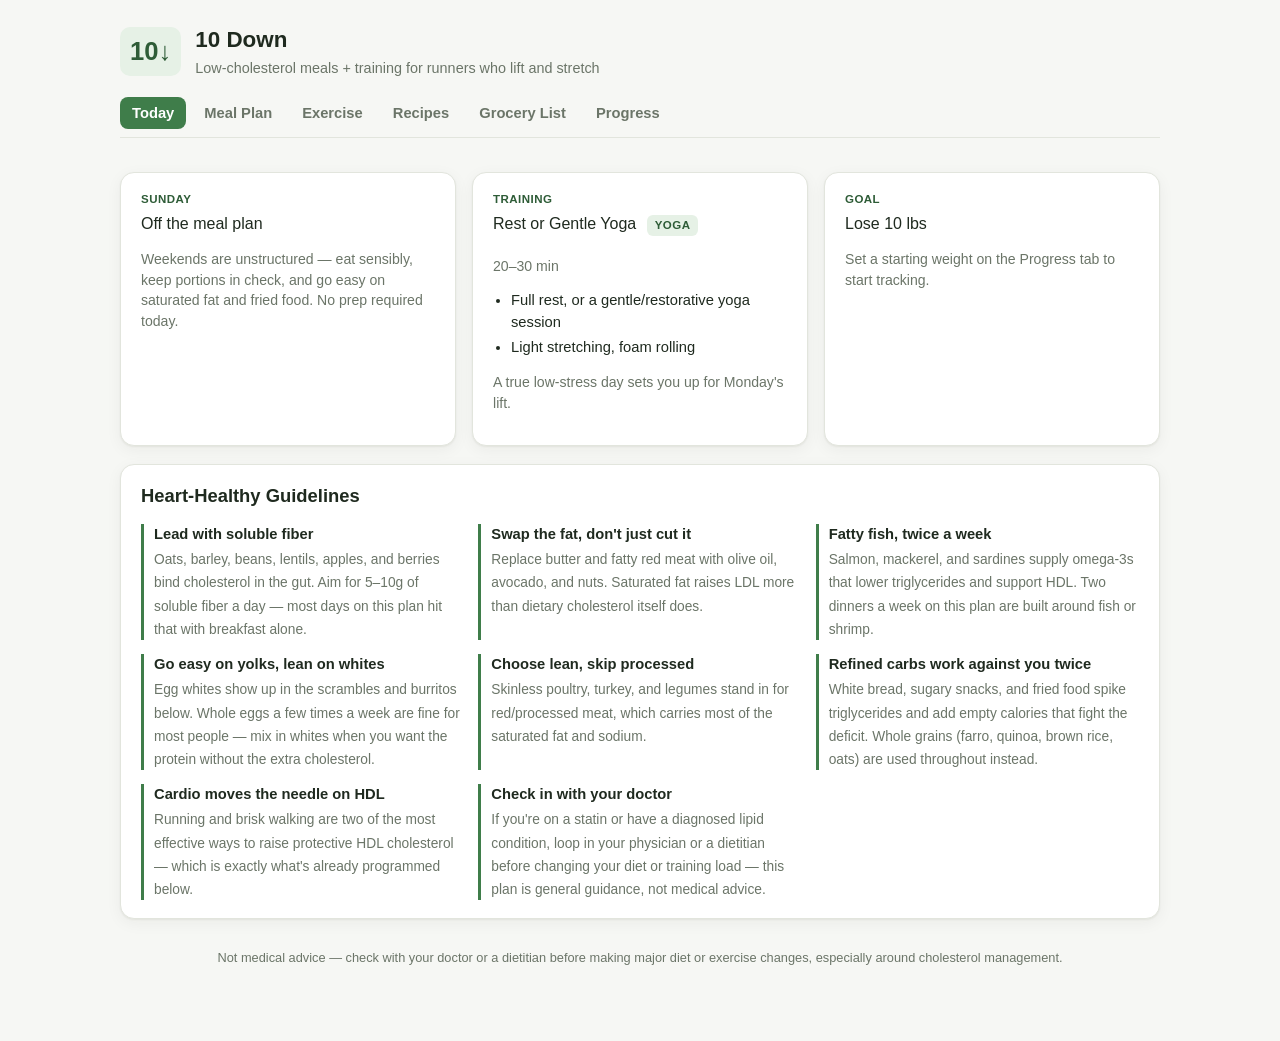
==== index.html @ f8ab8fd5 "Add 10 Down: weight-loss meal & exercise planner web app Weekday-only (Mon-Fri) low-cholesterol meal" ====
<!DOCTYPE html>
<html lang="en">
<head>
<meta charset="UTF-8" />
<meta name="viewport" content="width=device-width, initial-scale=1.0" />
<title>10 Down — Meal & Training Plan</title>
<link rel="stylesheet" href="css/styles.css" />
</head>
<body>
<div id="app">

  <header class="app-header">
    <div class="brand">
      <span class="brand-mark">10↓</span>
      <div>
        <h1>10 Down</h1>
        <p class="tagline">Low-cholesterol meals + training for runners who lift and stretch</p>
      </div>
    </div>
    <nav class="tabs" id="tabs">
      <button class="tab-btn active" data-tab="dashboard">Today</button>
      <button class="tab-btn" data-tab="meals">Meal Plan</button>
      <button class="tab-btn" data-tab="exercise">Exercise</button>
      <button class="tab-btn" data-tab="recipes">Recipes</button>
      <button class="tab-btn" data-tab="grocery">Grocery List</button>
      <button class="tab-btn" data-tab="progress">Progress</button>
    </nav>
  </header>

  <main>

    <!-- DASHBOARD -->
    <section class="panel active" id="panel-dashboard">
      <div class="today-grid">
        <div class="card today-card" id="todayMealCard"></div>
        <div class="card today-card" id="todayExerciseCard"></div>
        <div class="card today-card" id="todayGoalCard"></div>
      </div>
      <div class="card tips-card">
        <h2>Heart-Healthy Guidelines</h2>
        <div class="tips-grid" id="tipsGrid"></div>
      </div>
    </section>

    <!-- MEAL PLAN -->
    <section class="panel" id="panel-meals">
      <div class="panel-toolbar">
        <h2>Weekday Meal Plan <span class="muted">(Mon–Fri — weekends off)</span></h2>
        <div class="week-switch">
          <button class="week-btn" data-week="A">Week A</button>
          <button class="week-btn" data-week="B">Week B</button>
        </div>
      </div>
      <p class="week-title" id="weekTitle"></p>
      <div class="days-grid" id="mealsGrid"></div>
    </section>

    <!-- EXERCISE -->
    <section class="panel" id="panel-exercise">
      <h2>Weekly Training <span class="muted">(runs all 7 days — Sat/Sun are lighter)</span></h2>
      <div class="days-grid" id="exerciseGrid"></div>
    </section>

    <!-- RECIPES -->
    <section class="panel" id="panel-recipes">
      <h2>Dinner Recipes <span class="muted">(seasonal — late summer)</span></h2>
      <div class="recipes-list" id="recipesList"></div>
    </section>

    <!-- GROCERY LIST -->
    <section class="panel" id="panel-grocery">
      <div class="panel-toolbar">
        <h2>Grocery List</h2>
        <div class="week-switch">
          <button class="week-btn" data-gweek="A">Week A</button>
          <button class="week-btn" data-gweek="B">Week B</button>
        </div>
      </div>
      <p class="muted">Checked items are saved automatically. Uncheck "Clear checked" to start fresh.</p>
      <button class="ghost-btn" id="clearChecked">Clear checked items</button>
      <div id="groceryList" class="grocery-list"></div>
    </section>

    <!-- PROGRESS -->
    <section class="panel" id="panel-progress">
      <h2>Weight Progress</h2>
      <div class="progress-setup card" id="progressSetup">
        <label>Starting weight (lbs)
          <input type="number" id="startWeight" min="1" step="0.1" placeholder="e.g. 165" />
        </label>
        <button id="setStartBtn">Set starting weight</button>
      </div>
      <div class="progress-body" id="progressBody" style="display:none;">
        <div class="card">
          <div class="goal-header">
            <div>
              <div class="goal-num" id="goalCurrent">—</div>
              <div class="muted">current</div>
            </div>
            <div class="goal-arrow">→</div>
            <div>
              <div class="goal-num" id="goalTarget">—</div>
              <div class="muted">goal (−10 lbs)</div>
            </div>
          </div>
          <div class="progress-bar-track">
            <div class="progress-bar-fill" id="progressFill"></div>
          </div>
          <p class="muted" id="progressPct"></p>
        </div>

        <div class="card">
          <h3>Log a weigh-in</h3>
          <form id="logForm" class="log-form">
            <input type="date" id="logDate" required />
            <input type="number" id="logWeight" min="1" step="0.1" placeholder="Weight (lbs)" required />
            <button type="submit">Add entry</button>
          </form>
          <canvas id="progressChart" width="600" height="180"></canvas>
          <table class="log-table" id="logTable">
            <thead><tr><th>Date</th><th>Weight</th><th>Change</th><th></th></tr></thead>
            <tbody></tbody>
          </table>
          <button class="ghost-btn" id="resetTracker">Reset tracker</button>
        </div>
      </div>
    </section>

  </main>

  <footer class="app-footer">
    <p>Not medical advice — check with your doctor or a dietitian before making major diet or exercise changes, especially around cholesterol management.</p>
  </footer>

</div>

<script src="js/data.js"></script>
<script src="js/app.js"></script>
</body>
</html>
---- css/styles.css ----
:root {
  --bg: #f6f7f4;
  --surface: #ffffff;
  --border: #e2e5dd;
  --text: #1f2a1f;
  --muted: #6b7568;
  --accent: #3f7d4a;
  --accent-dark: #2e5c37;
  --accent-soft: #e6f1e6;
  --warn: #b5622a;
  --warn-soft: #fbeadd;
  --shadow: 0 1px 2px rgba(30, 40, 25, 0.06), 0 4px 16px rgba(30, 40, 25, 0.05);
  --radius: 14px;
}

@media (prefers-color-scheme: dark) {
  :root {
    --bg: #141813;
    --surface: #1c2119;
    --border: #2b3226;
    --text: #e8ece3;
    --muted: #9aa691;
    --accent: #6fbf76;
    --accent-dark: #8fd396;
    --accent-soft: #223224;
    --warn: #e2965a;
    --warn-soft: #2e2317;
    --shadow: 0 1px 2px rgba(0,0,0,0.3), 0 4px 20px rgba(0,0,0,0.35);
  }
}

* { box-sizing: border-box; }

body {
  margin: 0;
  font-family: -apple-system, BlinkMacSystemFont, "Segoe UI", Roboto, Helvetica, Arial, sans-serif;
  background: var(--bg);
  color: var(--text);
  line-height: 1.45;
}

#app { max-width: 1080px; margin: 0 auto; padding: 0 20px 60px; }

.app-header {
  padding: 24px 0 12px;
  position: sticky;
  top: 0;
  background: var(--bg);
  z-index: 10;
}

.brand { display: flex; align-items: center; gap: 14px; margin-bottom: 18px; }
.brand-mark {
  font-weight: 800;
  font-size: 1.6rem;
  color: var(--accent-dark);
  background: var(--accent-soft);
  border-radius: 10px;
  padding: 6px 10px;
}
.brand h1 { margin: 0; font-size: 1.4rem; }
.tagline { margin: 2px 0 0; color: var(--muted); font-size: 0.9rem; }

.tabs { display: flex; gap: 6px; flex-wrap: wrap; border-bottom: 1px solid var(--border); padding-bottom: 8px; }
.tab-btn {
  background: none;
  border: none;
  color: var(--muted);
  font-size: 0.92rem;
  font-weight: 600;
  padding: 8px 12px;
  border-radius: 8px;
  cursor: pointer;
}
.tab-btn:hover { background: var(--accent-soft); color: var(--text); }
.tab-btn.active { background: var(--accent); color: #fff; }

.panel { display: none; padding-top: 22px; }
.panel.active { display: block; }

.card {
  background: var(--surface);
  border: 1px solid var(--border);
  border-radius: var(--radius);
  box-shadow: var(--shadow);
  padding: 18px 20px;
}

h2 { font-size: 1.15rem; margin: 0 0 14px; }
h2 .muted, h3 { font-weight: 500; }
.muted { color: var(--muted); font-size: 0.88rem; }

.today-grid { display: grid; grid-template-columns: repeat(auto-fit, minmax(260px, 1fr)); gap: 16px; margin-bottom: 18px; }
.today-card h3 { margin: 0 0 10px; font-size: 1rem; }
.today-card .kicker { text-transform: uppercase; letter-spacing: 0.04em; font-size: 0.72rem; color: var(--accent-dark); font-weight: 700; margin-bottom: 4px; }
.today-card ul { margin: 8px 0 0; padding-left: 18px; }
.today-card li { margin-bottom: 4px; font-size: 0.92rem; }
.bulk-flag { display: inline-block; background: var(--warn-soft); color: var(--warn); font-size: 0.72rem; font-weight: 700; border-radius: 6px; padding: 2px 6px; margin-left: 6px; }

.tips-card { margin-top: 4px; }
.tips-grid { display: grid; grid-template-columns: repeat(auto-fit, minmax(240px, 1fr)); gap: 14px; }
.tip { border-left: 3px solid var(--accent); padding-left: 10px; }
.tip strong { display: block; font-size: 0.92rem; margin-bottom: 2px; }
.tip span { font-size: 0.86rem; color: var(--muted); }

.panel-toolbar { display: flex; align-items: center; justify-content: space-between; flex-wrap: wrap; gap: 10px; }
.week-switch { display: flex; gap: 6px; }
.week-btn {
  border: 1px solid var(--border);
  background: var(--surface);
  color: var(--text);
  padding: 6px 14px;
  border-radius: 20px;
  cursor: pointer;
  font-weight: 600;
  font-size: 0.85rem;
}
.week-btn.active { background: var(--accent); border-color: var(--accent); color: #fff; }
.week-title { color: var(--muted); margin: 6px 0 18px; font-size: 0.9rem; }

.days-grid { display: grid; grid-template-columns: repeat(auto-fit, minmax(280px, 1fr)); gap: 16px; }
.day-card { background: var(--surface); border: 1px solid var(--border); border-radius: var(--radius); box-shadow: var(--shadow); padding: 16px 18px; }
.day-card h3 { margin: 0 0 10px; font-size: 1.02rem; }
.meal-row { padding: 8px 0; border-top: 1px dashed var(--border); }
.meal-row:first-of-type { border-top: none; }
.meal-label { font-size: 0.72rem; text-transform: uppercase; letter-spacing: 0.04em; color: var(--accent-dark); font-weight: 700; }
.meal-name { font-size: 0.92rem; margin-top: 2px; }
.meal-kcal { color: var(--muted); font-size: 0.8rem; }
.recipe-link { background: none; border: none; color: var(--accent-dark); font-weight: 600; font-size: 0.82rem; cursor: pointer; padding: 0; margin-top: 4px; text-decoration: underline; }

.exercise-card { background: var(--surface); border: 1px solid var(--border); border-radius: var(--radius); box-shadow: var(--shadow); padding: 16px 18px; }
.exercise-card.optional { opacity: 0.85; }
.exercise-card h3 { margin: 0; font-size: 1.02rem; }
.exercise-type { display: inline-block; background: var(--accent-soft); color: var(--accent-dark); font-size: 0.72rem; font-weight: 700; text-transform: uppercase; letter-spacing: 0.04em; border-radius: 6px; padding: 2px 8px; margin-bottom: 6px; }
.exercise-card ul { margin: 8px 0; padding-left: 18px; font-size: 0.9rem; }
.exercise-note { font-size: 0.85rem; color: var(--muted); margin-top: 6px; }

.recipes-list { display: flex; flex-direction: column; gap: 16px; }
.recipe-card { background: var(--surface); border: 1px solid var(--border); border-radius: var(--radius); box-shadow: var(--shadow); padding: 18px 20px; transition: box-shadow 0.3s ease, border-color 0.3s ease; }
.recipe-card.highlight { border-color: var(--accent); box-shadow: 0 0 0 3px var(--accent-soft), var(--shadow); }
.recipe-card h3 { margin: 0 0 4px; }
.recipe-meta { color: var(--muted); font-size: 0.85rem; margin-bottom: 10px; }
.recipe-columns { display: grid; grid-template-columns: 1fr 1.4fr; gap: 20px; }
@media (max-width: 640px) { .recipe-columns { grid-template-columns: 1fr; } }
.recipe-card h4 { font-size: 0.85rem; text-transform: uppercase; letter-spacing: 0.03em; color: var(--accent-dark); margin: 0 0 6px; }
.recipe-card ul, .recipe-card ol { margin: 0; padding-left: 20px; font-size: 0.92rem; }
.recipe-card li { margin-bottom: 5px; }
.recipe-tip { background: var(--accent-soft); border-radius: 8px; padding: 8px 12px; font-size: 0.85rem; margin-top: 12px; }

.grocery-list { display: grid; grid-template-columns: repeat(auto-fit, minmax(220px, 1fr)); gap: 18px; margin-top: 14px; }
.grocery-group h4 { font-size: 0.85rem; text-transform: uppercase; color: var(--accent-dark); margin: 0 0 8px; }
.grocery-item { display: flex; align-items: center; gap: 8px; font-size: 0.9rem; padding: 4px 0; }
.grocery-item input { width: 16px; height: 16px; }
.grocery-item.checked label { text-decoration: line-through; color: var(--muted); }
.ghost-btn { background: none; border: 1px solid var(--border); color: var(--text); padding: 6px 14px; border-radius: 8px; cursor: pointer; font-size: 0.85rem; margin: 10px 0; }
.ghost-btn:hover { background: var(--accent-soft); }

.progress-setup { max-width: 420px; display: flex; flex-direction: column; gap: 12px; }
.progress-setup label { display: flex; flex-direction: column; gap: 6px; font-size: 0.9rem; }
input, button { font-family: inherit; font-size: 0.92rem; }
input[type="number"], input[type="date"] {
  padding: 8px 10px; border-radius: 8px; border: 1px solid var(--border); background: var(--bg); color: var(--text);
}
#setStartBtn, .log-form button {
  background: var(--accent); color: #fff; border: none; padding: 9px 16px; border-radius: 8px; cursor: pointer; font-weight: 600;
}

.progress-body { display: flex; flex-direction: column; gap: 16px; }
.goal-header { display: flex; align-items: center; gap: 18px; }
.goal-num { font-size: 1.8rem; font-weight: 800; color: var(--accent-dark); }
.goal-arrow { color: var(--muted); font-size: 1.4rem; }
.progress-bar-track { height: 12px; background: var(--accent-soft); border-radius: 8px; margin: 14px 0 6px; overflow: hidden; }
.progress-bar-fill { height: 100%; background: var(--accent); border-radius: 8px; width: 0%; transition: width 0.4s ease; }

.log-form { display: flex; gap: 8px; flex-wrap: wrap; margin-bottom: 14px; }
#progressChart { width: 100%; max-width: 600px; height: 180px; margin: 10px 0; }
.log-table { width: 100%; border-collapse: collapse; font-size: 0.88rem; }
.log-table th, .log-table td { text-align: left; padding: 6px 8px; border-top: 1px solid var(--border); }
.log-table button { background: none; border: none; color: var(--warn); cursor: pointer; font-size: 0.8rem; }

.app-footer { margin-top: 30px; color: var(--muted); font-size: 0.8rem; text-align: center; }

@media (max-width: 520px) {
  .tabs { gap: 4px; }
  .tab-btn { padding: 6px 9px; font-size: 0.82rem; }
}
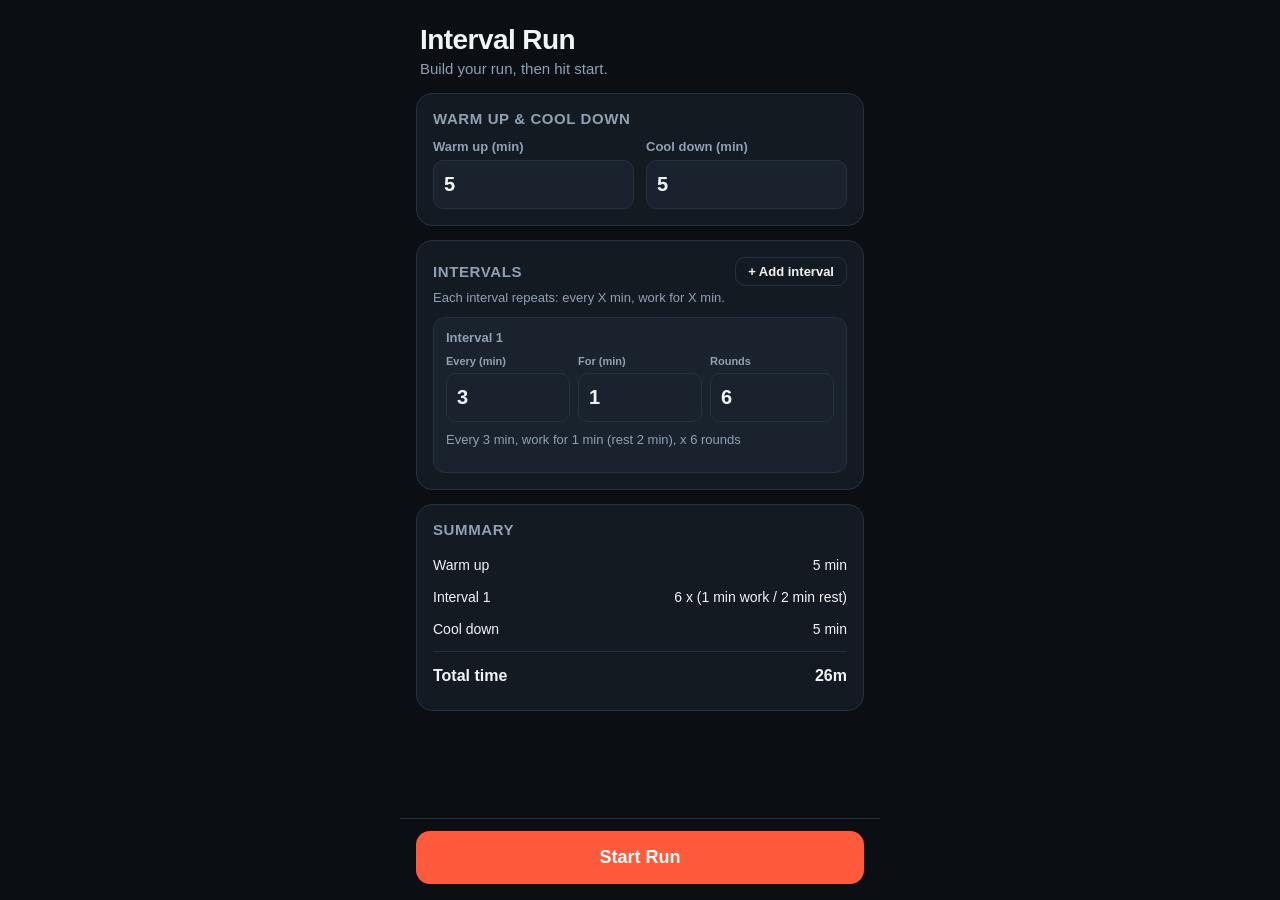
==== commit 4a7df039: "Replace app with interval-tracking run timer Three-screen mobile web app: a setup screen for warm up" ====
--- a/index.html
+++ b/index.html
@@ -2,139 +2,101 @@
 <html lang="en">
 <head>
 <meta charset="UTF-8" />
-<meta name="viewport" content="width=device-width, initial-scale=1.0" />
-<title>10 Down — Meal & Training Plan</title>
+<meta name="viewport" content="width=device-width, initial-scale=1.0, maximum-scale=1.0, viewport-fit=cover" />
+<meta name="theme-color" content="#0b0f14" />
+<meta name="mobile-web-app-capable" content="yes" />
+<meta name="apple-mobile-web-app-capable" content="yes" />
+<meta name="apple-mobile-web-app-status-bar-style" content="black-translucent" />
+<title>Interval Run</title>
 <link rel="stylesheet" href="css/styles.css" />
 </head>
 <body>
 <div id="app">
 
-  <header class="app-header">
-    <div class="brand">
-      <span class="brand-mark">10↓</span>
-      <div>
-        <h1>10 Down</h1>
-        <p class="tagline">Low-cholesterol meals + training for runners who lift and stretch</p>
-      </div>
-    </div>
-    <nav class="tabs" id="tabs">
-      <button class="tab-btn active" data-tab="dashboard">Today</button>
-      <button class="tab-btn" data-tab="meals">Meal Plan</button>
-      <button class="tab-btn" data-tab="exercise">Exercise</button>
-      <button class="tab-btn" data-tab="recipes">Recipes</button>
-      <button class="tab-btn" data-tab="grocery">Grocery List</button>
-      <button class="tab-btn" data-tab="progress">Progress</button>
-    </nav>
-  </header>
+  <!-- SETUP SCREEN -->
+  <section class="screen active" id="screen-setup">
+    <header class="screen-header">
+      <h1>Interval Run</h1>
+      <p class="subtitle">Build your run, then hit start.</p>
+    </header>
 
-  <main>
+    <main class="setup-body">
 
-    <!-- DASHBOARD -->
-    <section class="panel active" id="panel-dashboard">
-      <div class="today-grid">
-        <div class="card today-card" id="todayMealCard"></div>
-        <div class="card today-card" id="todayExerciseCard"></div>
-        <div class="card today-card" id="todayGoalCard"></div>
-      </div>
-      <div class="card tips-card">
-        <h2>Heart-Healthy Guidelines</h2>
-        <div class="tips-grid" id="tipsGrid"></div>
-      </div>
-    </section>
-
-    <!-- MEAL PLAN -->
-    <section class="panel" id="panel-meals">
-      <div class="panel-toolbar">
-        <h2>Weekday Meal Plan <span class="muted">(Mon–Fri — weekends off)</span></h2>
-        <div class="week-switch">
-          <button class="week-btn" data-week="A">Week A</button>
-          <button class="week-btn" data-week="B">Week B</button>
+      <div class="card">
+        <h2 class="card-title">Warm up &amp; cool down</h2>
+        <div class="field-row">
+          <label class="field">
+            <span>Warm up (min)</span>
+            <input type="number" id="warmupMin" min="0" step="1" inputmode="numeric" value="5" />
+          </label>
+          <label class="field">
+            <span>Cool down (min)</span>
+            <input type="number" id="cooldownMin" min="0" step="1" inputmode="numeric" value="5" />
+          </label>
         </div>
       </div>
-      <p class="week-title" id="weekTitle"></p>
-      <div class="days-grid" id="mealsGrid"></div>
-    </section>
 
-    <!-- EXERCISE -->
-    <section class="panel" id="panel-exercise">
-      <h2>Weekly Training <span class="muted">(runs all 7 days — Sat/Sun are lighter)</span></h2>
-      <div class="days-grid" id="exerciseGrid"></div>
-    </section>
+      <div class="card">
+        <div class="card-title-row">
+          <h2 class="card-title">Intervals</h2>
+          <button type="button" class="ghost-btn small" id="addBlockBtn">+ Add interval</button>
+        </div>
+        <p class="muted small-text">Each interval repeats: every X min, work for X min.</p>
+        <div id="blocksList" class="blocks-list"></div>
+      </div>
 
-    <!-- RECIPES -->
-    <section class="panel" id="panel-recipes">
-      <h2>Dinner Recipes <span class="muted">(seasonal — late summer)</span></h2>
-      <div class="recipes-list" id="recipesList"></div>
-    </section>
+      <div class="card summary-card">
+        <h2 class="card-title">Summary</h2>
+        <div id="summaryBody" class="summary-body"></div>
+      </div>
 
-    <!-- GROCERY LIST -->
-    <section class="panel" id="panel-grocery">
-      <div class="panel-toolbar">
-        <h2>Grocery List</h2>
-        <div class="week-switch">
-          <button class="week-btn" data-gweek="A">Week A</button>
-          <button class="week-btn" data-gweek="B">Week B</button>
-        </div>
+    </main>
+
+    <footer class="setup-footer">
+      <button type="button" class="primary-btn" id="startBtn">Start Run</button>
+    </footer>
+  </section>
+
+  <!-- RUNNING / TIME TRACKING SCREEN -->
+  <section class="screen" id="screen-run">
+    <div class="run-top">
+      <button type="button" class="icon-btn" id="stopBtn" aria-label="Stop run">✕</button>
+      <div class="run-progress-track">
+        <div class="run-progress-fill" id="overallProgressFill"></div>
       </div>
-      <p class="muted">Checked items are saved automatically. Uncheck "Clear checked" to start fresh.</p>
-      <button class="ghost-btn" id="clearChecked">Clear checked items</button>
-      <div id="groceryList" class="grocery-list"></div>
-    </section>
+      <div class="run-elapsed" id="elapsedTime">0:00</div>
+    </div>
 
-    <!-- PROGRESS -->
-    <section class="panel" id="panel-progress">
-      <h2>Weight Progress</h2>
-      <div class="progress-setup card" id="progressSetup">
-        <label>Starting weight (lbs)
-          <input type="number" id="startWeight" min="1" step="0.1" placeholder="e.g. 165" />
-        </label>
-        <button id="setStartBtn">Set starting weight</button>
-      </div>
-      <div class="progress-body" id="progressBody" style="display:none;">
-        <div class="card">
-          <div class="goal-header">
-            <div>
-              <div class="goal-num" id="goalCurrent">—</div>
-              <div class="muted">current</div>
-            </div>
-            <div class="goal-arrow">→</div>
-            <div>
-              <div class="goal-num" id="goalTarget">—</div>
-              <div class="muted">goal (−10 lbs)</div>
-            </div>
-          </div>
-          <div class="progress-bar-track">
-            <div class="progress-bar-fill" id="progressFill"></div>
-          </div>
-          <p class="muted" id="progressPct"></p>
-        </div>
+    <main class="run-body">
+      <div class="phase-pill" id="phasePill">Warm Up</div>
+      <div class="run-clock" id="runClock">00:00</div>
+      <div class="run-meta" id="runMeta"></div>
+      <div class="next-up" id="nextUp"></div>
+    </main>
 
-        <div class="card">
-          <h3>Log a weigh-in</h3>
-          <form id="logForm" class="log-form">
-            <input type="date" id="logDate" required />
-            <input type="number" id="logWeight" min="1" step="0.1" placeholder="Weight (lbs)" required />
-            <button type="submit">Add entry</button>
-          </form>
-          <canvas id="progressChart" width="600" height="180"></canvas>
-          <table class="log-table" id="logTable">
-            <thead><tr><th>Date</th><th>Weight</th><th>Change</th><th></th></tr></thead>
-            <tbody></tbody>
-          </table>
-          <button class="ghost-btn" id="resetTracker">Reset tracker</button>
-        </div>
-      </div>
-    </section>
+    <footer class="run-controls">
+      <button type="button" class="control-btn" id="skipBtn">Skip ▶</button>
+      <button type="button" class="control-btn primary" id="pauseBtn">Pause</button>
+    </footer>
+  </section>
 
-  </main>
+  <!-- DONE SCREEN -->
+  <section class="screen" id="screen-done">
+    <main class="done-body">
+      <div class="done-check">✓</div>
+      <h1>Run complete</h1>
+      <p class="subtitle" id="doneSubtitle"></p>
 
-  <footer class="app-footer">
-    <p>Not medical advice — check with your doctor or a dietitian before making major diet or exercise changes, especially around cholesterol management.</p>
-  </footer>
+      <div class="card done-stats" id="doneStats"></div>
+    </main>
+
+    <footer class="setup-footer">
+      <button type="button" class="primary-btn" id="newRunBtn">Start Another Run</button>
+    </footer>
+  </section>
 
 </div>
 
-<script src="js/data.js"></script>
 <script src="js/app.js"></script>
 </body>
 </html>
--- a/css/styles.css
+++ b/css/styles.css
@@ -1,186 +1,398 @@
 :root {
-  --bg: #f6f7f4;
-  --surface: #ffffff;
-  --border: #e2e5dd;
-  --text: #1f2a1f;
-  --muted: #6b7568;
-  --accent: #3f7d4a;
-  --accent-dark: #2e5c37;
-  --accent-soft: #e6f1e6;
-  --warn: #b5622a;
-  --warn-soft: #fbeadd;
-  --shadow: 0 1px 2px rgba(30, 40, 25, 0.06), 0 4px 16px rgba(30, 40, 25, 0.05);
-  --radius: 14px;
-}
-
-@media (prefers-color-scheme: dark) {
-  :root {
-    --bg: #141813;
-    --surface: #1c2119;
-    --border: #2b3226;
-    --text: #e8ece3;
-    --muted: #9aa691;
-    --accent: #6fbf76;
-    --accent-dark: #8fd396;
-    --accent-soft: #223224;
-    --warn: #e2965a;
-    --warn-soft: #2e2317;
-    --shadow: 0 1px 2px rgba(0,0,0,0.3), 0 4px 20px rgba(0,0,0,0.35);
-  }
+  --bg: #0b0f14;
+  --bg-elev: #131a22;
+  --bg-elev-2: #1a232d;
+  --border: #253140;
+  --text: #f2f5f8;
+  --text-muted: #8fa0b3;
+  --accent: #ff5a3c;
+  --accent-2: #35c2a3;
+  --warmup: #f2b705;
+  --work: #ff5a3c;
+  --rest: #35a7ff;
+  --cooldown: #35c2a3;
+  --done: #35c2a3;
+  --radius: 16px;
+  color-scheme: dark;
 }
 
 * { box-sizing: border-box; }
 
-body {
+html, body {
   margin: 0;
-  font-family: -apple-system, BlinkMacSystemFont, "Segoe UI", Roboto, Helvetica, Arial, sans-serif;
+  padding: 0;
+  height: 100%;
   background: var(--bg);
   color: var(--text);
-  line-height: 1.45;
-}
-
-#app { max-width: 1080px; margin: 0 auto; padding: 0 20px 60px; }
-
-.app-header {
-  padding: 24px 0 12px;
-  position: sticky;
-  top: 0;
-  background: var(--bg);
-  z-index: 10;
-}
-
-.brand { display: flex; align-items: center; gap: 14px; margin-bottom: 18px; }
-.brand-mark {
-  font-weight: 800;
-  font-size: 1.6rem;
-  color: var(--accent-dark);
-  background: var(--accent-soft);
+  font-family: -apple-system, BlinkMacSystemFont, "Segoe UI", Roboto, Helvetica, Arial, sans-serif;
+  -webkit-tap-highlight-color: transparent;
+  overscroll-behavior-y: none;
+}
+
+#app {
+  height: 100dvh;
+  max-width: 480px;
+  margin: 0 auto;
+  position: relative;
+  overflow: hidden;
+}
+
+.screen {
+  display: none;
+  flex-direction: column;
+  height: 100%;
+  padding: env(safe-area-inset-top) env(safe-area-inset-right) env(safe-area-inset-bottom) env(safe-area-inset-left);
+}
+.screen.active { display: flex; }
+
+/* ---------- Setup screen ---------- */
+
+.screen-header {
+  padding: 24px 20px 8px;
+}
+.screen-header h1 {
+  margin: 0;
+  font-size: 28px;
+  font-weight: 800;
+  letter-spacing: -0.02em;
+}
+.subtitle {
+  margin: 4px 0 0;
+  color: var(--text-muted);
+  font-size: 15px;
+}
+
+.setup-body {
+  flex: 1;
+  overflow-y: auto;
+  padding: 8px 16px 16px;
+  -webkit-overflow-scrolling: touch;
+}
+
+.card {
+  background: var(--bg-elev);
+  border: 1px solid var(--border);
+  border-radius: var(--radius);
+  padding: 16px;
+  margin-bottom: 14px;
+}
+
+.card-title {
+  margin: 0 0 12px;
+  font-size: 15px;
+  font-weight: 700;
+  text-transform: uppercase;
+  letter-spacing: 0.04em;
+  color: var(--text-muted);
+}
+
+.card-title-row {
+  display: flex;
+  align-items: center;
+  justify-content: space-between;
+  margin-bottom: 4px;
+}
+.card-title-row .card-title { margin-bottom: 0; }
+
+.small-text { font-size: 13px; margin: 0 0 12px; }
+.muted { color: var(--text-muted); }
+
+.field-row {
+  display: flex;
+  gap: 12px;
+}
+
+.field {
+  flex: 1;
+  display: flex;
+  flex-direction: column;
+  gap: 6px;
+  font-size: 13px;
+  color: var(--text-muted);
+  font-weight: 600;
+}
+
+input[type="number"] {
+  background: var(--bg-elev-2);
+  border: 1px solid var(--border);
+  color: var(--text);
+  font-size: 20px;
+  font-weight: 700;
+  padding: 12px 10px;
   border-radius: 10px;
-  padding: 6px 10px;
-}
-.brand h1 { margin: 0; font-size: 1.4rem; }
-.tagline { margin: 2px 0 0; color: var(--muted); font-size: 0.9rem; }
-
-.tabs { display: flex; gap: 6px; flex-wrap: wrap; border-bottom: 1px solid var(--border); padding-bottom: 8px; }
-.tab-btn {
+  width: 100%;
+  font-family: inherit;
+}
+input[type="number"]:focus {
+  outline: none;
+  border-color: var(--accent);
+}
+
+.blocks-list {
+  display: flex;
+  flex-direction: column;
+  gap: 12px;
+}
+
+.block-row {
+  background: var(--bg-elev-2);
+  border: 1px solid var(--border);
+  border-radius: 12px;
+  padding: 12px;
+}
+
+.block-row-top {
+  display: flex;
+  justify-content: space-between;
+  align-items: center;
+  margin-bottom: 10px;
+}
+
+.block-label {
+  font-size: 13px;
+  font-weight: 700;
+  color: var(--text-muted);
+}
+
+.block-remove {
   background: none;
   border: none;
-  color: var(--muted);
-  font-size: 0.92rem;
+  color: var(--text-muted);
+  font-size: 18px;
+  line-height: 1;
+  padding: 4px 8px;
+  cursor: pointer;
+}
+.block-remove:active { color: var(--accent); }
+
+.block-fields {
+  display: grid;
+  grid-template-columns: 1fr 1fr 1fr;
+  gap: 8px;
+}
+
+.block-fields .field span { font-size: 11px; }
+
+.block-sentence {
+  margin-top: 10px;
+  font-size: 13px;
+  color: var(--text-muted);
+}
+
+.ghost-btn {
+  background: transparent;
+  border: 1px solid var(--border);
+  color: var(--text);
+  padding: 10px 14px;
+  border-radius: 10px;
+  font-weight: 700;
+  font-size: 14px;
+  cursor: pointer;
+}
+.ghost-btn.small { padding: 6px 12px; font-size: 13px; }
+.ghost-btn:active { background: var(--bg-elev-2); }
+
+.summary-card .summary-body {
+  font-size: 14px;
+  line-height: 1.7;
+}
+.summary-row {
+  display: flex;
+  justify-content: space-between;
+  padding: 4px 0;
+}
+.summary-row.total {
+  border-top: 1px solid var(--border);
+  margin-top: 6px;
+  padding-top: 10px;
+  font-weight: 800;
+  font-size: 16px;
+}
+
+.setup-footer {
+  padding: 12px 16px calc(16px + env(safe-area-inset-bottom));
+  border-top: 1px solid var(--border);
+  background: var(--bg);
+}
+
+.primary-btn {
+  width: 100%;
+  background: var(--accent);
+  color: #fff;
+  border: none;
+  border-radius: 14px;
+  padding: 16px;
+  font-size: 18px;
+  font-weight: 800;
+  cursor: pointer;
+}
+.primary-btn:active { filter: brightness(0.9); }
+.primary-btn:disabled { background: var(--border); color: var(--text-muted); }
+
+/* ---------- Run screen ---------- */
+
+.run-top {
+  display: flex;
+  align-items: center;
+  gap: 12px;
+  padding: 14px 16px;
+}
+
+.icon-btn {
+  background: var(--bg-elev);
+  border: 1px solid var(--border);
+  color: var(--text-muted);
+  width: 36px;
+  height: 36px;
+  border-radius: 50%;
+  font-size: 16px;
+  display: flex;
+  align-items: center;
+  justify-content: center;
+  cursor: pointer;
+  flex-shrink: 0;
+}
+
+.run-progress-track {
+  flex: 1;
+  height: 6px;
+  background: var(--bg-elev-2);
+  border-radius: 3px;
+  overflow: hidden;
+}
+.run-progress-fill {
+  height: 100%;
+  width: 0%;
+  background: var(--accent-2);
+  transition: width 0.3s linear;
+}
+
+.run-elapsed {
+  font-variant-numeric: tabular-nums;
+  color: var(--text-muted);
+  font-size: 14px;
+  flex-shrink: 0;
+  min-width: 42px;
+  text-align: right;
+}
+
+.run-body {
+  flex: 1;
+  display: flex;
+  flex-direction: column;
+  align-items: center;
+  justify-content: center;
+  gap: 18px;
+  padding: 16px;
+  text-align: center;
+  transition: background 0.4s ease;
+}
+
+.phase-pill {
+  display: inline-block;
+  padding: 8px 20px;
+  border-radius: 999px;
+  font-weight: 800;
+  font-size: 16px;
+  letter-spacing: 0.03em;
+  text-transform: uppercase;
+  background: var(--warmup);
+  color: #1a1400;
+}
+.phase-pill.phase-work { background: var(--work); color: #fff; }
+.phase-pill.phase-rest { background: var(--rest); color: #001522; }
+.phase-pill.phase-cooldown { background: var(--cooldown); color: #001a14; }
+
+.run-clock {
+  font-variant-numeric: tabular-nums;
+  font-size: 88px;
+  font-weight: 800;
+  letter-spacing: -0.02em;
+  line-height: 1;
+}
+
+.run-meta {
+  color: var(--text-muted);
+  font-size: 17px;
   font-weight: 600;
-  padding: 8px 12px;
-  border-radius: 8px;
-  cursor: pointer;
-}
-.tab-btn:hover { background: var(--accent-soft); color: var(--text); }
-.tab-btn.active { background: var(--accent); color: #fff; }
-
-.panel { display: none; padding-top: 22px; }
-.panel.active { display: block; }
-
-.card {
-  background: var(--surface);
-  border: 1px solid var(--border);
-  border-radius: var(--radius);
-  box-shadow: var(--shadow);
-  padding: 18px 20px;
-}
-
-h2 { font-size: 1.15rem; margin: 0 0 14px; }
-h2 .muted, h3 { font-weight: 500; }
-.muted { color: var(--muted); font-size: 0.88rem; }
-
-.today-grid { display: grid; grid-template-columns: repeat(auto-fit, minmax(260px, 1fr)); gap: 16px; margin-bottom: 18px; }
-.today-card h3 { margin: 0 0 10px; font-size: 1rem; }
-.today-card .kicker { text-transform: uppercase; letter-spacing: 0.04em; font-size: 0.72rem; color: var(--accent-dark); font-weight: 700; margin-bottom: 4px; }
-.today-card ul { margin: 8px 0 0; padding-left: 18px; }
-.today-card li { margin-bottom: 4px; font-size: 0.92rem; }
-.bulk-flag { display: inline-block; background: var(--warn-soft); color: var(--warn); font-size: 0.72rem; font-weight: 700; border-radius: 6px; padding: 2px 6px; margin-left: 6px; }
-
-.tips-card { margin-top: 4px; }
-.tips-grid { display: grid; grid-template-columns: repeat(auto-fit, minmax(240px, 1fr)); gap: 14px; }
-.tip { border-left: 3px solid var(--accent); padding-left: 10px; }
-.tip strong { display: block; font-size: 0.92rem; margin-bottom: 2px; }
-.tip span { font-size: 0.86rem; color: var(--muted); }
-
-.panel-toolbar { display: flex; align-items: center; justify-content: space-between; flex-wrap: wrap; gap: 10px; }
-.week-switch { display: flex; gap: 6px; }
-.week-btn {
-  border: 1px solid var(--border);
-  background: var(--surface);
+  min-height: 24px;
+}
+
+.next-up {
+  color: var(--text-muted);
+  font-size: 14px;
+  min-height: 20px;
+}
+
+.run-controls {
+  display: flex;
+  gap: 12px;
+  padding: 12px 16px calc(16px + env(safe-area-inset-bottom));
+}
+
+.control-btn {
+  flex: 1;
+  padding: 18px;
+  border-radius: 14px;
+  font-size: 17px;
+  font-weight: 800;
+  border: 1px solid var(--border);
+  background: var(--bg-elev);
   color: var(--text);
-  padding: 6px 14px;
-  border-radius: 20px;
-  cursor: pointer;
-  font-weight: 600;
-  font-size: 0.85rem;
-}
-.week-btn.active { background: var(--accent); border-color: var(--accent); color: #fff; }
-.week-title { color: var(--muted); margin: 6px 0 18px; font-size: 0.9rem; }
-
-.days-grid { display: grid; grid-template-columns: repeat(auto-fit, minmax(280px, 1fr)); gap: 16px; }
-.day-card { background: var(--surface); border: 1px solid var(--border); border-radius: var(--radius); box-shadow: var(--shadow); padding: 16px 18px; }
-.day-card h3 { margin: 0 0 10px; font-size: 1.02rem; }
-.meal-row { padding: 8px 0; border-top: 1px dashed var(--border); }
-.meal-row:first-of-type { border-top: none; }
-.meal-label { font-size: 0.72rem; text-transform: uppercase; letter-spacing: 0.04em; color: var(--accent-dark); font-weight: 700; }
-.meal-name { font-size: 0.92rem; margin-top: 2px; }
-.meal-kcal { color: var(--muted); font-size: 0.8rem; }
-.recipe-link { background: none; border: none; color: var(--accent-dark); font-weight: 600; font-size: 0.82rem; cursor: pointer; padding: 0; margin-top: 4px; text-decoration: underline; }
-
-.exercise-card { background: var(--surface); border: 1px solid var(--border); border-radius: var(--radius); box-shadow: var(--shadow); padding: 16px 18px; }
-.exercise-card.optional { opacity: 0.85; }
-.exercise-card h3 { margin: 0; font-size: 1.02rem; }
-.exercise-type { display: inline-block; background: var(--accent-soft); color: var(--accent-dark); font-size: 0.72rem; font-weight: 700; text-transform: uppercase; letter-spacing: 0.04em; border-radius: 6px; padding: 2px 8px; margin-bottom: 6px; }
-.exercise-card ul { margin: 8px 0; padding-left: 18px; font-size: 0.9rem; }
-.exercise-note { font-size: 0.85rem; color: var(--muted); margin-top: 6px; }
-
-.recipes-list { display: flex; flex-direction: column; gap: 16px; }
-.recipe-card { background: var(--surface); border: 1px solid var(--border); border-radius: var(--radius); box-shadow: var(--shadow); padding: 18px 20px; transition: box-shadow 0.3s ease, border-color 0.3s ease; }
-.recipe-card.highlight { border-color: var(--accent); box-shadow: 0 0 0 3px var(--accent-soft), var(--shadow); }
-.recipe-card h3 { margin: 0 0 4px; }
-.recipe-meta { color: var(--muted); font-size: 0.85rem; margin-bottom: 10px; }
-.recipe-columns { display: grid; grid-template-columns: 1fr 1.4fr; gap: 20px; }
-@media (max-width: 640px) { .recipe-columns { grid-template-columns: 1fr; } }
-.recipe-card h4 { font-size: 0.85rem; text-transform: uppercase; letter-spacing: 0.03em; color: var(--accent-dark); margin: 0 0 6px; }
-.recipe-card ul, .recipe-card ol { margin: 0; padding-left: 20px; font-size: 0.92rem; }
-.recipe-card li { margin-bottom: 5px; }
-.recipe-tip { background: var(--accent-soft); border-radius: 8px; padding: 8px 12px; font-size: 0.85rem; margin-top: 12px; }
-
-.grocery-list { display: grid; grid-template-columns: repeat(auto-fit, minmax(220px, 1fr)); gap: 18px; margin-top: 14px; }
-.grocery-group h4 { font-size: 0.85rem; text-transform: uppercase; color: var(--accent-dark); margin: 0 0 8px; }
-.grocery-item { display: flex; align-items: center; gap: 8px; font-size: 0.9rem; padding: 4px 0; }
-.grocery-item input { width: 16px; height: 16px; }
-.grocery-item.checked label { text-decoration: line-through; color: var(--muted); }
-.ghost-btn { background: none; border: 1px solid var(--border); color: var(--text); padding: 6px 14px; border-radius: 8px; cursor: pointer; font-size: 0.85rem; margin: 10px 0; }
-.ghost-btn:hover { background: var(--accent-soft); }
-
-.progress-setup { max-width: 420px; display: flex; flex-direction: column; gap: 12px; }
-.progress-setup label { display: flex; flex-direction: column; gap: 6px; font-size: 0.9rem; }
-input, button { font-family: inherit; font-size: 0.92rem; }
-input[type="number"], input[type="date"] {
-  padding: 8px 10px; border-radius: 8px; border: 1px solid var(--border); background: var(--bg); color: var(--text);
-}
-#setStartBtn, .log-form button {
-  background: var(--accent); color: #fff; border: none; padding: 9px 16px; border-radius: 8px; cursor: pointer; font-weight: 600;
-}
-
-.progress-body { display: flex; flex-direction: column; gap: 16px; }
-.goal-header { display: flex; align-items: center; gap: 18px; }
-.goal-num { font-size: 1.8rem; font-weight: 800; color: var(--accent-dark); }
-.goal-arrow { color: var(--muted); font-size: 1.4rem; }
-.progress-bar-track { height: 12px; background: var(--accent-soft); border-radius: 8px; margin: 14px 0 6px; overflow: hidden; }
-.progress-bar-fill { height: 100%; background: var(--accent); border-radius: 8px; width: 0%; transition: width 0.4s ease; }
-
-.log-form { display: flex; gap: 8px; flex-wrap: wrap; margin-bottom: 14px; }
-#progressChart { width: 100%; max-width: 600px; height: 180px; margin: 10px 0; }
-.log-table { width: 100%; border-collapse: collapse; font-size: 0.88rem; }
-.log-table th, .log-table td { text-align: left; padding: 6px 8px; border-top: 1px solid var(--border); }
-.log-table button { background: none; border: none; color: var(--warn); cursor: pointer; font-size: 0.8rem; }
-
-.app-footer { margin-top: 30px; color: var(--muted); font-size: 0.8rem; text-align: center; }
-
-@media (max-width: 520px) {
-  .tabs { gap: 4px; }
-  .tab-btn { padding: 6px 9px; font-size: 0.82rem; }
-}
+  cursor: pointer;
+}
+.control-btn.primary {
+  background: var(--accent);
+  border-color: var(--accent);
+  color: #fff;
+  flex: 1.4;
+}
+.control-btn:active { filter: brightness(0.9); }
+
+/* ---------- Done screen ---------- */
+
+.done-body {
+  flex: 1;
+  display: flex;
+  flex-direction: column;
+  align-items: center;
+  justify-content: center;
+  padding: 24px;
+  text-align: center;
+  gap: 8px;
+}
+
+.done-check {
+  width: 72px;
+  height: 72px;
+  border-radius: 50%;
+  background: var(--done);
+  color: #00291f;
+  font-size: 36px;
+  font-weight: 800;
+  display: flex;
+  align-items: center;
+  justify-content: center;
+  margin-bottom: 8px;
+}
+
+.done-body h1 {
+  margin: 0;
+  font-size: 26px;
+}
+
+.done-stats {
+  width: 100%;
+  margin-top: 20px;
+  text-align: left;
+}
+
+/* ---------- Phase background tints on run body ---------- */
+.run-body.bg-warmup { background: radial-gradient(circle at 50% 30%, rgba(242,183,5,0.12), transparent 70%); }
+.run-body.bg-work { background: radial-gradient(circle at 50% 30%, rgba(255,90,60,0.16), transparent 70%); }
+.run-body.bg-rest { background: radial-gradient(circle at 50% 30%, rgba(53,167,255,0.14), transparent 70%); }
+.run-body.bg-cooldown { background: radial-gradient(circle at 50% 30%, rgba(53,194,163,0.14), transparent 70%); }
+
+@media (max-width: 360px) {
+  .run-clock { font-size: 72px; }
+}
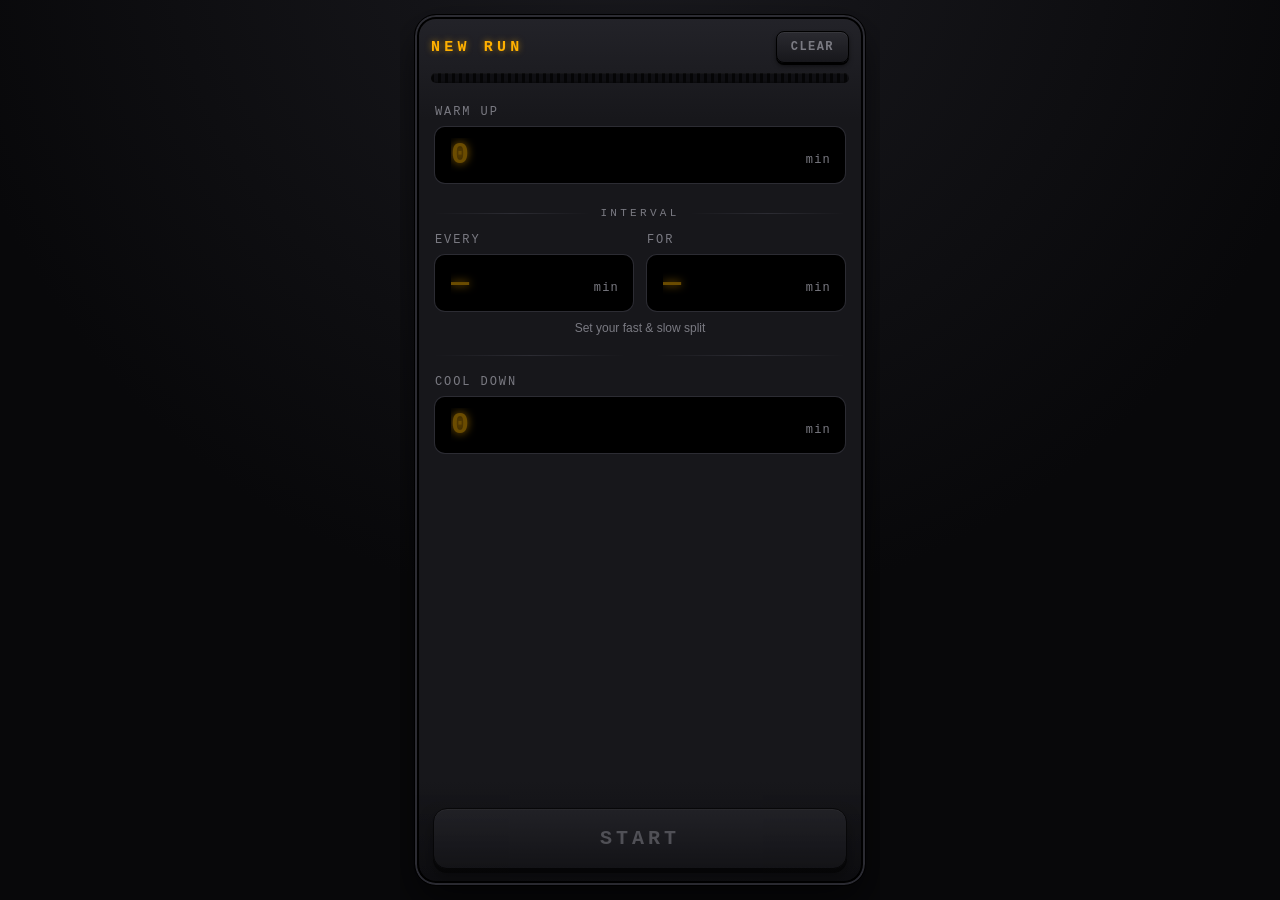
==== commit d8d87620: "Rebuild as retro clock-radio interval timer per updated spec Replace the round-based multi-block set" ====
--- a/index.html
+++ b/index.html
@@ -3,11 +3,11 @@
 <head>
 <meta charset="UTF-8" />
 <meta name="viewport" content="width=device-width, initial-scale=1.0, maximum-scale=1.0, viewport-fit=cover" />
-<meta name="theme-color" content="#0b0f14" />
+<meta name="theme-color" content="#0a0a0c" />
 <meta name="mobile-web-app-capable" content="yes" />
 <meta name="apple-mobile-web-app-capable" content="yes" />
 <meta name="apple-mobile-web-app-status-bar-style" content="black-translucent" />
-<title>Interval Run</title>
+<title>INTERVALS</title>
 <link rel="stylesheet" href="css/styles.css" />
 </head>
 <body>
@@ -15,84 +15,134 @@
 
   <!-- SETUP SCREEN -->
   <section class="screen active" id="screen-setup">
-    <header class="screen-header">
-      <h1>Interval Run</h1>
-      <p class="subtitle">Build your run, then hit start.</p>
-    </header>
+    <div class="panel">
 
-    <main class="setup-body">
+      <div class="panel-header">
+        <span class="panel-title">NEW RUN</span>
+        <button type="button" class="chip-btn" id="clearBtn">CLEAR</button>
+      </div>
 
-      <div class="card">
-        <h2 class="card-title">Warm up &amp; cool down</h2>
-        <div class="field-row">
-          <label class="field">
-            <span>Warm up (min)</span>
-            <input type="number" id="warmupMin" min="0" step="1" inputmode="numeric" value="5" />
-          </label>
-          <label class="field">
-            <span>Cool down (min)</span>
-            <input type="number" id="cooldownMin" min="0" step="1" inputmode="numeric" value="5" />
+      <div class="grille" aria-hidden="true"></div>
+
+      <div class="panel-body">
+
+        <div class="setup-row">
+          <label class="setup-field">
+            <span class="setup-label">Warm up</span>
+            <span class="setup-input-wrap">
+              <input type="number" id="warmupMin" min="0" step="0.5" inputmode="decimal" placeholder="0" />
+              <span class="unit">min</span>
+            </span>
           </label>
         </div>
+
+        <div class="setup-divider">
+          <span>INTERVAL</span>
+        </div>
+
+        <div class="setup-row">
+          <label class="setup-field">
+            <span class="setup-label">Every</span>
+            <span class="setup-input-wrap">
+              <input type="number" id="everyMin" min="0.5" step="0.5" inputmode="decimal" placeholder="—" />
+              <span class="unit">min</span>
+            </span>
+          </label>
+          <label class="setup-field">
+            <span class="setup-label">For</span>
+            <span class="setup-input-wrap">
+              <input type="number" id="forMin" min="0.5" step="0.5" inputmode="decimal" placeholder="—" />
+              <span class="unit">min</span>
+            </span>
+          </label>
+        </div>
+        <p class="setup-hint" id="intervalHint">Set your fast &amp; slow split</p>
+
+        <div class="setup-divider">
+          <span>&nbsp;</span>
+        </div>
+
+        <div class="setup-row">
+          <label class="setup-field">
+            <span class="setup-label">Cool down</span>
+            <span class="setup-input-wrap">
+              <input type="number" id="cooldownMin" min="0" step="0.5" inputmode="decimal" placeholder="0" />
+              <span class="unit">min</span>
+            </span>
+          </label>
+        </div>
+
       </div>
 
-      <div class="card">
-        <div class="card-title-row">
-          <h2 class="card-title">Intervals</h2>
-          <button type="button" class="ghost-btn small" id="addBlockBtn">+ Add interval</button>
-        </div>
-        <p class="muted small-text">Each interval repeats: every X min, work for X min.</p>
-        <div id="blocksList" class="blocks-list"></div>
+      <div class="panel-footer">
+        <button type="button" class="big-btn start-btn" id="startBtn" disabled>START</button>
       </div>
-
-      <div class="card summary-card">
-        <h2 class="card-title">Summary</h2>
-        <div id="summaryBody" class="summary-body"></div>
-      </div>
-
-    </main>
-
-    <footer class="setup-footer">
-      <button type="button" class="primary-btn" id="startBtn">Start Run</button>
-    </footer>
+    </div>
   </section>
 
   <!-- RUNNING / TIME TRACKING SCREEN -->
   <section class="screen" id="screen-run">
-    <div class="run-top">
-      <button type="button" class="icon-btn" id="stopBtn" aria-label="Stop run">✕</button>
-      <div class="run-progress-track">
-        <div class="run-progress-fill" id="overallProgressFill"></div>
+    <div class="panel" id="runPanel">
+
+      <div class="panel-header">
+        <span class="led-dot" id="liveDot" aria-hidden="true"></span>
+        <span class="panel-title">ON AIR</span>
+        <button type="button" class="chip-btn chip-btn-danger" id="stopBtn">STOP</button>
       </div>
-      <div class="run-elapsed" id="elapsedTime">0:00</div>
+
+      <div class="grille" aria-hidden="true"></div>
+
+      <div class="run-total-row">
+        <span class="run-total-label">TOTAL RUN</span>
+        <span class="run-total-clock" id="totalClock">00:00</span>
+      </div>
+
+      <div class="run-display" id="runDisplay">
+        <div class="phase-label" id="phaseLabel">WARM UP</div>
+        <div class="phase-clock" id="phaseClock">00:00</div>
+        <div class="get-ready" id="getReady">GET READY</div>
+      </div>
+
+      <div class="run-tally">
+        <span><span class="tally-dot fast"></span>FAST <b id="fastTallyRun">0</b></span>
+        <span><span class="tally-dot slow"></span>SLOW <b id="slowTallyRun">0</b></span>
+      </div>
     </div>
-
-    <main class="run-body">
-      <div class="phase-pill" id="phasePill">Warm Up</div>
-      <div class="run-clock" id="runClock">00:00</div>
-      <div class="run-meta" id="runMeta"></div>
-      <div class="next-up" id="nextUp"></div>
-    </main>
-
-    <footer class="run-controls">
-      <button type="button" class="control-btn" id="skipBtn">Skip ▶</button>
-      <button type="button" class="control-btn primary" id="pauseBtn">Pause</button>
-    </footer>
   </section>
 
   <!-- DONE SCREEN -->
   <section class="screen" id="screen-done">
-    <main class="done-body">
-      <div class="done-check">✓</div>
-      <h1>Run complete</h1>
-      <p class="subtitle" id="doneSubtitle"></p>
+    <div class="panel">
 
-      <div class="card done-stats" id="doneStats"></div>
-    </main>
+      <div class="panel-header">
+        <span class="panel-title">DONE!</span>
+        <button type="button" class="chip-btn" id="newBtnTop">NEW</button>
+      </div>
 
-    <footer class="setup-footer">
-      <button type="button" class="primary-btn" id="newRunBtn">Start Another Run</button>
-    </footer>
+      <div class="grille" aria-hidden="true"></div>
+
+      <div class="panel-body done-body">
+        <div class="done-total-label">TOTAL RUN TIME</div>
+        <div class="done-total-clock" id="doneTotalClock">00:00</div>
+
+        <div class="done-tally">
+          <div class="done-tally-item">
+            <span class="tally-dot fast"></span>
+            <span class="done-tally-label">FAST</span>
+            <span class="done-tally-num" id="doneFastCount">0</span>
+          </div>
+          <div class="done-tally-item">
+            <span class="tally-dot slow"></span>
+            <span class="done-tally-label">SLOW</span>
+            <span class="done-tally-num" id="doneSlowCount">0</span>
+          </div>
+        </div>
+      </div>
+
+      <div class="panel-footer">
+        <button type="button" class="big-btn" id="newRunBtn">NEW RUN</button>
+      </div>
+    </div>
   </section>
 
 </div>
--- a/css/styles.css
+++ b/css/styles.css
@@ -1,18 +1,21 @@
 :root {
-  --bg: #0b0f14;
-  --bg-elev: #131a22;
-  --bg-elev-2: #1a232d;
-  --border: #253140;
-  --text: #f2f5f8;
-  --text-muted: #8fa0b3;
-  --accent: #ff5a3c;
-  --accent-2: #35c2a3;
-  --warmup: #f2b705;
-  --work: #ff5a3c;
-  --rest: #35a7ff;
-  --cooldown: #35c2a3;
-  --done: #35c2a3;
-  --radius: 16px;
+  --bg: #08080a;
+  --case: #17171b;
+  --case-hi: #232329;
+  --case-lo: #0d0d10;
+  --border: #000000;
+  --text: #e8e6df;
+  --text-dim: #7a7a82;
+  --amber: #ffb000;
+  --amber-dim: #4d3600;
+  --red: #ff3b30;
+  --red-dim: #4a0f0c;
+  --green: #33ff99;
+  --green-dim: #0c3d26;
+  --blue: #2fb8ff;
+  --blue-dim: #0c3049;
+  --font-display: "Courier New", "Consolas", ui-monospace, SFMono-Regular, Menlo, monospace;
+  --font-ui: -apple-system, BlinkMacSystemFont, "Segoe UI", Roboto, Helvetica, Arial, sans-serif;
   color-scheme: dark;
 }
 
@@ -24,9 +27,14 @@
   height: 100%;
   background: var(--bg);
   color: var(--text);
-  font-family: -apple-system, BlinkMacSystemFont, "Segoe UI", Roboto, Helvetica, Arial, sans-serif;
+  font-family: var(--font-ui);
   -webkit-tap-highlight-color: transparent;
   overscroll-behavior-y: none;
+}
+
+body {
+  background:
+    radial-gradient(circle at 50% -10%, #1a1a1f 0%, #08080a 60%);
 }
 
 #app {
@@ -35,364 +43,425 @@
   margin: 0 auto;
   position: relative;
   overflow: hidden;
+  display: flex;
+  flex-direction: column;
+  padding: env(safe-area-inset-top) env(safe-area-inset-right) env(safe-area-inset-bottom) env(safe-area-inset-left);
 }
 
 .screen {
   display: none;
-  flex-direction: column;
-  height: 100%;
-  padding: env(safe-area-inset-top) env(safe-area-inset-right) env(safe-area-inset-bottom) env(safe-area-inset-left);
+  flex: 1;
+  min-height: 0;
+  padding: 14px;
 }
 .screen.active { display: flex; }
 
+/* ---------- Device "case" panel shared across all 3 screens ---------- */
+
+.panel {
+  flex: 1;
+  display: flex;
+  flex-direction: column;
+  min-height: 0;
+  background: linear-gradient(180deg, var(--case-hi), var(--case) 12%, var(--case) 88%, var(--case-lo));
+  border-radius: 22px;
+  border: 1px solid #000;
+  box-shadow:
+    0 0 0 2px #2c2c33 inset,
+    0 0 0 4px #000 inset,
+    0 18px 40px rgba(0,0,0,0.55),
+    0 1px 0 rgba(255,255,255,0.04) inset;
+  overflow: hidden;
+  position: relative;
+}
+
+.panel-header {
+  display: flex;
+  align-items: center;
+  gap: 10px;
+  padding: 16px 16px 10px;
+  flex-shrink: 0;
+}
+
+.panel-title {
+  flex: 1;
+  font-family: var(--font-display);
+  font-weight: 700;
+  font-size: 15px;
+  letter-spacing: 0.28em;
+  color: var(--amber);
+  text-shadow: 0 0 6px rgba(255,176,0,0.55);
+}
+
+.chip-btn {
+  font-family: var(--font-display);
+  font-weight: 700;
+  font-size: 12px;
+  letter-spacing: 0.12em;
+  color: var(--text-dim);
+  background: linear-gradient(180deg, #2a2a30, #17171b);
+  border: 1px solid #000;
+  border-radius: 8px;
+  padding: 8px 14px;
+  box-shadow: 0 2px 0 #000, 0 3px 4px rgba(0,0,0,0.5), 0 1px 0 rgba(255,255,255,0.06) inset;
+  cursor: pointer;
+}
+.chip-btn:active {
+  transform: translateY(1px);
+  box-shadow: 0 1px 0 #000, 0 1px 2px rgba(0,0,0,0.5);
+}
+.chip-btn-danger {
+  color: var(--red);
+  text-shadow: 0 0 6px rgba(255,59,48,0.5);
+}
+
+.led-dot {
+  width: 9px;
+  height: 9px;
+  border-radius: 50%;
+  background: var(--red);
+  box-shadow: 0 0 8px 2px rgba(255,59,48,0.9);
+  animation: blink 1s steps(2, jump-none) infinite;
+  flex-shrink: 0;
+}
+@keyframes blink {
+  50% { opacity: 0.25; }
+}
+
+/* decorative speaker grille strip */
+.grille {
+  height: 10px;
+  margin: 0 16px 8px;
+  border-radius: 6px;
+  flex-shrink: 0;
+  background-image: repeating-linear-gradient(
+    90deg,
+    #000 0px,
+    #000 3px,
+    transparent 3px,
+    transparent 7px
+  );
+  background-color: var(--case-lo);
+  box-shadow: 0 1px 0 rgba(255,255,255,0.04) inset, 0 -1px 2px rgba(0,0,0,0.6) inset;
+  opacity: 0.8;
+}
+
+.panel-body {
+  flex: 1;
+  overflow-y: auto;
+  padding: 4px 20px 12px;
+  -webkit-overflow-scrolling: touch;
+}
+
+.panel-footer {
+  flex-shrink: 0;
+  padding: 14px 18px calc(16px + env(safe-area-inset-bottom));
+}
+
 /* ---------- Setup screen ---------- */
 
-.screen-header {
-  padding: 24px 20px 8px;
-}
-.screen-header h1 {
+.setup-row {
+  display: flex;
+  gap: 14px;
+  padding: 10px 0;
+}
+
+.setup-field {
+  flex: 1;
+  display: flex;
+  flex-direction: column;
+  gap: 8px;
+}
+
+.setup-label {
+  font-family: var(--font-display);
+  font-size: 12px;
+  letter-spacing: 0.16em;
+  text-transform: uppercase;
+  color: var(--text-dim);
+}
+
+.setup-input-wrap {
+  display: flex;
+  align-items: baseline;
+  gap: 8px;
+  background: #000;
+  border-radius: 10px;
+  padding: 10px 14px;
+  box-shadow: 0 0 0 1px #2c2c33, 0 2px 6px rgba(0,0,0,0.6) inset;
+}
+
+.setup-input-wrap input[type="number"] {
+  flex: 1;
+  width: 100%;
+  min-width: 0;
+  background: transparent;
+  border: none;
+  color: var(--amber);
+  text-shadow: 0 0 8px rgba(255,176,0,0.6);
+  font-family: var(--font-display);
+  font-size: 30px;
+  font-weight: 700;
+  font-variant-numeric: tabular-nums;
+}
+.setup-input-wrap input[type="number"]:focus { outline: none; }
+.setup-input-wrap input::placeholder { color: #6b4c00; }
+
+.unit {
+  font-family: var(--font-display);
+  font-size: 12px;
+  color: var(--text-dim);
+  letter-spacing: 0.1em;
+  flex-shrink: 0;
+}
+
+.setup-divider {
+  display: flex;
+  align-items: center;
+  margin: 14px 0 4px;
+  color: var(--text-dim);
+  font-family: var(--font-display);
+  font-size: 11px;
+  letter-spacing: 0.3em;
+}
+.setup-divider::before,
+.setup-divider::after {
+  content: "";
+  flex: 1;
+  height: 1px;
+  background: linear-gradient(90deg, transparent, #2c2c33, transparent);
+}
+.setup-divider span {
+  padding: 0 10px;
+  white-space: nowrap;
+}
+
+.setup-hint {
   margin: 0;
-  font-size: 28px;
-  font-weight: 800;
-  letter-spacing: -0.02em;
-}
-.subtitle {
-  margin: 4px 0 0;
-  color: var(--text-muted);
-  font-size: 15px;
-}
-
-.setup-body {
-  flex: 1;
-  overflow-y: auto;
-  padding: 8px 16px 16px;
-  -webkit-overflow-scrolling: touch;
-}
-
-.card {
-  background: var(--bg-elev);
-  border: 1px solid var(--border);
-  border-radius: var(--radius);
-  padding: 16px;
-  margin-bottom: 14px;
-}
-
-.card-title {
-  margin: 0 0 12px;
-  font-size: 15px;
-  font-weight: 700;
-  text-transform: uppercase;
-  letter-spacing: 0.04em;
-  color: var(--text-muted);
-}
-
-.card-title-row {
-  display: flex;
-  align-items: center;
+  font-size: 12px;
+  color: var(--text-dim);
+  text-align: center;
+}
+
+.big-btn {
+  width: 100%;
+  font-family: var(--font-display);
+  font-weight: 700;
+  font-size: 20px;
+  letter-spacing: 0.2em;
+  color: var(--text);
+  background: linear-gradient(180deg, #2a2a30, #17171b);
+  border: 1px solid #000;
+  border-radius: 14px;
+  padding: 18px;
+  box-shadow: 0 4px 0 #000, 0 8px 14px rgba(0,0,0,0.55), 0 1px 0 rgba(255,255,255,0.06) inset;
+  cursor: pointer;
+}
+.big-btn:active {
+  transform: translateY(3px);
+  box-shadow: 0 1px 0 #000, 0 2px 6px rgba(0,0,0,0.5);
+}
+.start-btn {
+  color: var(--green);
+  text-shadow: 0 0 8px rgba(51,255,153,0.55);
+}
+.start-btn:disabled {
+  color: var(--text-dim);
+  text-shadow: none;
+  cursor: not-allowed;
+  opacity: 0.6;
+}
+
+/* ---------- Run screen ---------- */
+
+.run-total-row {
+  display: flex;
+  align-items: baseline;
   justify-content: space-between;
-  margin-bottom: 4px;
-}
-.card-title-row .card-title { margin-bottom: 0; }
-
-.small-text { font-size: 13px; margin: 0 0 12px; }
-.muted { color: var(--text-muted); }
-
-.field-row {
-  display: flex;
-  gap: 12px;
-}
-
-.field {
-  flex: 1;
-  display: flex;
-  flex-direction: column;
-  gap: 6px;
-  font-size: 13px;
-  color: var(--text-muted);
-  font-weight: 600;
-}
-
-input[type="number"] {
-  background: var(--bg-elev-2);
-  border: 1px solid var(--border);
-  color: var(--text);
-  font-size: 20px;
-  font-weight: 700;
-  padding: 12px 10px;
-  border-radius: 10px;
-  width: 100%;
-  font-family: inherit;
-}
-input[type="number"]:focus {
-  outline: none;
-  border-color: var(--accent);
-}
-
-.blocks-list {
-  display: flex;
-  flex-direction: column;
-  gap: 12px;
-}
-
-.block-row {
-  background: var(--bg-elev-2);
-  border: 1px solid var(--border);
-  border-radius: 12px;
-  padding: 12px;
-}
-
-.block-row-top {
-  display: flex;
-  justify-content: space-between;
-  align-items: center;
-  margin-bottom: 10px;
-}
-
-.block-label {
-  font-size: 13px;
-  font-weight: 700;
-  color: var(--text-muted);
-}
-
-.block-remove {
-  background: none;
-  border: none;
-  color: var(--text-muted);
-  font-size: 18px;
-  line-height: 1;
-  padding: 4px 8px;
-  cursor: pointer;
-}
-.block-remove:active { color: var(--accent); }
-
-.block-fields {
-  display: grid;
-  grid-template-columns: 1fr 1fr 1fr;
-  gap: 8px;
-}
-
-.block-fields .field span { font-size: 11px; }
-
-.block-sentence {
-  margin-top: 10px;
-  font-size: 13px;
-  color: var(--text-muted);
-}
-
-.ghost-btn {
-  background: transparent;
-  border: 1px solid var(--border);
-  color: var(--text);
-  padding: 10px 14px;
-  border-radius: 10px;
-  font-weight: 700;
-  font-size: 14px;
-  cursor: pointer;
-}
-.ghost-btn.small { padding: 6px 12px; font-size: 13px; }
-.ghost-btn:active { background: var(--bg-elev-2); }
-
-.summary-card .summary-body {
-  font-size: 14px;
-  line-height: 1.7;
-}
-.summary-row {
-  display: flex;
-  justify-content: space-between;
-  padding: 4px 0;
-}
-.summary-row.total {
-  border-top: 1px solid var(--border);
-  margin-top: 6px;
-  padding-top: 10px;
-  font-weight: 800;
-  font-size: 16px;
-}
-
-.setup-footer {
-  padding: 12px 16px calc(16px + env(safe-area-inset-bottom));
-  border-top: 1px solid var(--border);
-  background: var(--bg);
-}
-
-.primary-btn {
-  width: 100%;
-  background: var(--accent);
-  color: #fff;
-  border: none;
-  border-radius: 14px;
-  padding: 16px;
-  font-size: 18px;
-  font-weight: 800;
-  cursor: pointer;
-}
-.primary-btn:active { filter: brightness(0.9); }
-.primary-btn:disabled { background: var(--border); color: var(--text-muted); }
-
-/* ---------- Run screen ---------- */
-
-.run-top {
-  display: flex;
-  align-items: center;
-  gap: 12px;
-  padding: 14px 16px;
-}
-
-.icon-btn {
-  background: var(--bg-elev);
-  border: 1px solid var(--border);
-  color: var(--text-muted);
-  width: 36px;
-  height: 36px;
-  border-radius: 50%;
-  font-size: 16px;
-  display: flex;
+  padding: 4px 22px 10px;
+  flex-shrink: 0;
+}
+.run-total-label {
+  font-family: var(--font-display);
+  font-size: 12px;
+  letter-spacing: 0.2em;
+  color: var(--text-dim);
+}
+.run-total-clock {
+  font-family: var(--font-display);
+  font-size: 24px;
+  font-weight: 700;
+  font-variant-numeric: tabular-nums;
+  color: var(--amber);
+  text-shadow: 0 0 6px rgba(255,176,0,0.5);
+  letter-spacing: 0.05em;
+}
+
+.run-display {
+  flex: 1;
+  min-height: 0;
+  display: flex;
+  flex-direction: column;
   align-items: center;
   justify-content: center;
-  cursor: pointer;
-  flex-shrink: 0;
-}
-
-.run-progress-track {
-  flex: 1;
-  height: 6px;
-  background: var(--bg-elev-2);
-  border-radius: 3px;
-  overflow: hidden;
-}
-.run-progress-fill {
-  height: 100%;
-  width: 0%;
-  background: var(--accent-2);
-  transition: width 0.3s linear;
-}
-
-.run-elapsed {
+  gap: 14px;
+  margin: 0 16px;
+  border-radius: 14px;
+  background: #000;
+  box-shadow: 0 0 0 1px #2c2c33, 0 4px 16px rgba(0,0,0,0.6) inset;
+  padding: 20px;
+  transition: box-shadow 0.4s ease;
+}
+
+.phase-label {
+  font-family: var(--font-display);
+  font-weight: 700;
+  font-size: 22px;
+  letter-spacing: 0.18em;
+  color: var(--amber);
+  text-shadow: 0 0 10px rgba(255,176,0,0.6);
+  transition: color 0.3s ease, text-shadow 0.3s ease;
+}
+
+.phase-clock {
+  font-family: var(--font-display);
+  font-weight: 700;
+  font-size: 72px;
+  line-height: 1;
+  letter-spacing: 0.02em;
   font-variant-numeric: tabular-nums;
-  color: var(--text-muted);
+  color: var(--amber);
+  text-shadow: 0 0 16px rgba(255,176,0,0.6);
+  transition: color 0.3s ease, text-shadow 0.3s ease;
+}
+
+.get-ready {
+  font-family: var(--font-display);
   font-size: 14px;
-  flex-shrink: 0;
-  min-width: 42px;
-  text-align: right;
-}
-
-.run-body {
-  flex: 1;
+  font-weight: 700;
+  letter-spacing: 0.3em;
+  color: var(--red);
+  text-shadow: 0 0 8px rgba(255,59,48,0.7);
+  opacity: 0;
+  animation: none;
+}
+.get-ready.show {
+  animation: pulse 0.5s steps(2, jump-none) infinite;
+}
+@keyframes pulse {
+  50% { opacity: 0.15; }
+  0%, 100% { opacity: 1; }
+}
+
+/* phase color themes */
+.run-display.phase-warmup .phase-label,
+.run-display.phase-warmup .phase-clock { color: var(--amber); text-shadow: 0 0 14px rgba(255,176,0,0.6); }
+.run-display.phase-warmup { box-shadow: 0 0 0 1px var(--amber-dim), 0 0 24px rgba(255,176,0,0.15) inset; }
+
+.run-display.phase-fast .phase-label,
+.run-display.phase-fast .phase-clock { color: var(--red); text-shadow: 0 0 14px rgba(255,59,48,0.65); }
+.run-display.phase-fast { box-shadow: 0 0 0 1px var(--red-dim), 0 0 24px rgba(255,59,48,0.18) inset; }
+
+.run-display.phase-slow .phase-label,
+.run-display.phase-slow .phase-clock { color: var(--green); text-shadow: 0 0 14px rgba(51,255,153,0.55); }
+.run-display.phase-slow { box-shadow: 0 0 0 1px var(--green-dim), 0 0 24px rgba(51,255,153,0.15) inset; }
+
+.run-display.phase-cooldown .phase-label,
+.run-display.phase-cooldown .phase-clock { color: var(--blue); text-shadow: 0 0 14px rgba(47,184,255,0.6); }
+.run-display.phase-cooldown { box-shadow: 0 0 0 1px var(--blue-dim), 0 0 24px rgba(47,184,255,0.16) inset; }
+
+.run-tally {
+  display: flex;
+  justify-content: center;
+  gap: 28px;
+  padding: 14px 16px calc(4px + env(safe-area-inset-bottom));
+  font-family: var(--font-display);
+  font-size: 13px;
+  letter-spacing: 0.1em;
+  color: var(--text-dim);
+  flex-shrink: 0;
+}
+.run-tally b {
+  color: var(--text);
+  font-size: 15px;
+  margin-left: 4px;
+}
+
+.tally-dot {
+  display: inline-block;
+  width: 8px;
+  height: 8px;
+  border-radius: 50%;
+  margin-right: 6px;
+  vertical-align: middle;
+}
+.tally-dot.fast { background: var(--red); box-shadow: 0 0 6px rgba(255,59,48,0.8); }
+.tally-dot.slow { background: var(--green); box-shadow: 0 0 6px rgba(51,255,153,0.8); }
+
+/* ---------- Done screen ---------- */
+
+.done-body {
   display: flex;
   flex-direction: column;
   align-items: center;
   justify-content: center;
-  gap: 18px;
-  padding: 16px;
   text-align: center;
-  transition: background 0.4s ease;
-}
-
-.phase-pill {
-  display: inline-block;
-  padding: 8px 20px;
-  border-radius: 999px;
-  font-weight: 800;
-  font-size: 16px;
-  letter-spacing: 0.03em;
-  text-transform: uppercase;
-  background: var(--warmup);
-  color: #1a1400;
-}
-.phase-pill.phase-work { background: var(--work); color: #fff; }
-.phase-pill.phase-rest { background: var(--rest); color: #001522; }
-.phase-pill.phase-cooldown { background: var(--cooldown); color: #001a14; }
-
-.run-clock {
+  gap: 10px;
+  padding-top: 20px;
+}
+
+.done-total-label {
+  font-family: var(--font-display);
+  font-size: 13px;
+  letter-spacing: 0.24em;
+  color: var(--text-dim);
+}
+
+.done-total-clock {
+  font-family: var(--font-display);
+  font-weight: 700;
+  font-size: 56px;
+  color: var(--amber);
+  text-shadow: 0 0 16px rgba(255,176,0,0.6);
   font-variant-numeric: tabular-nums;
-  font-size: 88px;
-  font-weight: 800;
-  letter-spacing: -0.02em;
-  line-height: 1;
-}
-
-.run-meta {
-  color: var(--text-muted);
-  font-size: 17px;
-  font-weight: 600;
-  min-height: 24px;
-}
-
-.next-up {
-  color: var(--text-muted);
-  font-size: 14px;
-  min-height: 20px;
-}
-
-.run-controls {
-  display: flex;
-  gap: 12px;
-  padding: 12px 16px calc(16px + env(safe-area-inset-bottom));
-}
-
-.control-btn {
-  flex: 1;
-  padding: 18px;
-  border-radius: 14px;
-  font-size: 17px;
-  font-weight: 800;
-  border: 1px solid var(--border);
-  background: var(--bg-elev);
+  margin-bottom: 10px;
+}
+
+.done-tally {
+  display: flex;
+  gap: 16px;
+  width: 100%;
+  margin-top: 10px;
+}
+
+.done-tally-item {
+  flex: 1;
+  background: #000;
+  border-radius: 12px;
+  box-shadow: 0 0 0 1px #2c2c33, 0 4px 10px rgba(0,0,0,0.5) inset;
+  padding: 16px 10px;
+  display: flex;
+  flex-direction: column;
+  align-items: center;
+  gap: 6px;
+}
+
+.done-tally-label {
+  font-family: var(--font-display);
+  font-size: 12px;
+  letter-spacing: 0.2em;
+  color: var(--text-dim);
+}
+
+.done-tally-num {
+  font-family: var(--font-display);
+  font-weight: 700;
+  font-size: 34px;
   color: var(--text);
-  cursor: pointer;
-}
-.control-btn.primary {
-  background: var(--accent);
-  border-color: var(--accent);
-  color: #fff;
-  flex: 1.4;
-}
-.control-btn:active { filter: brightness(0.9); }
-
-/* ---------- Done screen ---------- */
-
-.done-body {
-  flex: 1;
-  display: flex;
-  flex-direction: column;
-  align-items: center;
-  justify-content: center;
-  padding: 24px;
-  text-align: center;
-  gap: 8px;
-}
-
-.done-check {
-  width: 72px;
-  height: 72px;
-  border-radius: 50%;
-  background: var(--done);
-  color: #00291f;
-  font-size: 36px;
-  font-weight: 800;
-  display: flex;
-  align-items: center;
-  justify-content: center;
-  margin-bottom: 8px;
-}
-
-.done-body h1 {
-  margin: 0;
-  font-size: 26px;
-}
-
-.done-stats {
-  width: 100%;
-  margin-top: 20px;
-  text-align: left;
-}
-
-/* ---------- Phase background tints on run body ---------- */
-.run-body.bg-warmup { background: radial-gradient(circle at 50% 30%, rgba(242,183,5,0.12), transparent 70%); }
-.run-body.bg-work { background: radial-gradient(circle at 50% 30%, rgba(255,90,60,0.16), transparent 70%); }
-.run-body.bg-rest { background: radial-gradient(circle at 50% 30%, rgba(53,167,255,0.14), transparent 70%); }
-.run-body.bg-cooldown { background: radial-gradient(circle at 50% 30%, rgba(53,194,163,0.14), transparent 70%); }
+  font-variant-numeric: tabular-nums;
+}
 
 @media (max-width: 360px) {
-  .run-clock { font-size: 72px; }
-}
+  .phase-clock { font-size: 58px; }
+  .done-total-clock { font-size: 44px; }
+}
